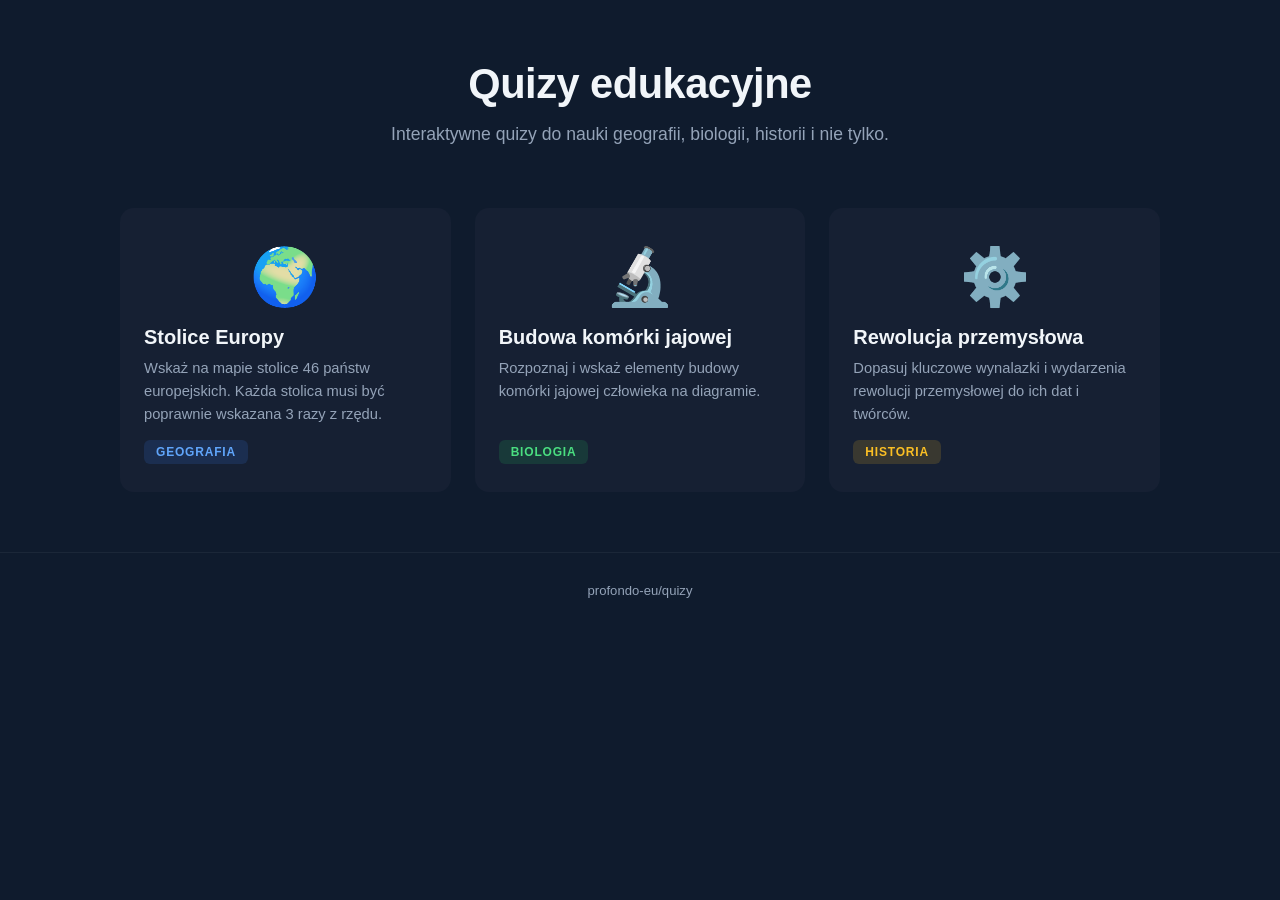
==== index.html @ e67776e2 "Initial commit: 3 interactive quizzes + landing page - Landing page with quiz cards - Geografia: Sto" ====
<!DOCTYPE html>
<html lang="pl">
<head>
    <meta charset="UTF-8">
    <meta name="viewport" content="width=device-width, initial-scale=1.0">
    <title>Quizy edukacyjne</title>
    <style>
        :root {
            --bg: #0f1b2d;
            --card: #162033;
            --card-hover: #1d2d4a;
            --text: #f1f5f9;
            --muted: #94a3b8;
            --accent: #3b82f6;
        }
        * { margin: 0; padding: 0; box-sizing: border-box; }
        body {
            font-family: -apple-system, BlinkMacSystemFont, 'Segoe UI', Roboto, sans-serif;
            background: var(--bg);
            color: var(--text);
            min-height: 100vh;
        }
        header {
            text-align: center;
            padding: 60px 20px 40px;
        }
        header h1 {
            font-size: 2.6rem;
            font-weight: 800;
            letter-spacing: -0.5px;
            margin-bottom: 12px;
        }
        header p {
            color: var(--muted);
            font-size: 1.1rem;
            max-width: 500px;
            margin: 0 auto;
            line-height: 1.6;
        }
        .grid {
            display: grid;
            grid-template-columns: repeat(auto-fill, minmax(300px, 1fr));
            gap: 24px;
            max-width: 1100px;
            margin: 0 auto;
            padding: 20px 30px 60px;
        }
        .card {
            background: var(--card);
            border-radius: 14px;
            overflow: hidden;
            transition: transform 0.18s, box-shadow 0.18s;
            text-decoration: none;
            color: var(--text);
            display: flex;
            flex-direction: column;
        }
        .card:hover {
            transform: translateY(-4px);
            box-shadow: 0 12px 32px rgba(0,0,0,0.4);
            background: var(--card-hover);
        }
        .card-icon {
            font-size: 3.5rem;
            padding: 36px 24px 16px;
            text-align: center;
        }
        .card-body {
            padding: 0 24px 28px;
            flex: 1;
            display: flex;
            flex-direction: column;
        }
        .card-body h2 {
            font-size: 1.25rem;
            font-weight: 700;
            margin-bottom: 8px;
        }
        .card-body p {
            color: var(--muted);
            font-size: 0.92rem;
            line-height: 1.55;
            flex: 1;
        }
        .card-tag {
            display: inline-block;
            margin-top: 14px;
            padding: 5px 12px;
            border-radius: 6px;
            font-size: 0.75rem;
            font-weight: 700;
            text-transform: uppercase;
            letter-spacing: 0.8px;
            align-self: flex-start;
        }
        .tag-geo { background: rgba(59,130,246,0.15); color: #60a5fa; }
        .tag-bio { background: rgba(34,197,94,0.15); color: #4ade80; }
        .tag-hist { background: rgba(251,191,36,0.15); color: #fbbf24; }
        footer {
            text-align: center;
            padding: 30px;
            color: var(--muted);
            font-size: 0.82rem;
            border-top: 1px solid rgba(255,255,255,0.05);
        }
    </style>
</head>
<body>
    <header>
        <h1>Quizy edukacyjne</h1>
        <p>Interaktywne quizy do nauki geografii, biologii, historii i nie tylko.</p>
    </header>
    <div class="grid">
        <a class="card" href="geografia/stolice-europy/">
            <div class="card-icon">🌍</div>
            <div class="card-body">
                <h2>Stolice Europy</h2>
                <p>Wskaż na mapie stolice 46 państw europejskich. Każda stolica musi być poprawnie wskazana 3 razy z rzędu.</p>
                <span class="card-tag tag-geo">Geografia</span>
            </div>
        </a>
        <a class="card" href="biologia/budowa-komorki-jajowej/">
            <div class="card-icon">🔬</div>
            <div class="card-body">
                <h2>Budowa komórki jajowej</h2>
                <p>Rozpoznaj i wskaż elementy budowy komórki jajowej człowieka na diagramie.</p>
                <span class="card-tag tag-bio">Biologia</span>
            </div>
        </a>
        <a class="card" href="historia/rewolucja-przemyslowa/">
            <div class="card-icon">⚙️</div>
            <div class="card-body">
                <h2>Rewolucja przemysłowa</h2>
                <p>Dopasuj kluczowe wynalazki i wydarzenia rewolucji przemysłowej do ich dat i twórców.</p>
                <span class="card-tag tag-hist">Historia</span>
            </div>
        </a>
    </div>
    <footer>profondo-eu/quizy</footer>
</body>
</html>
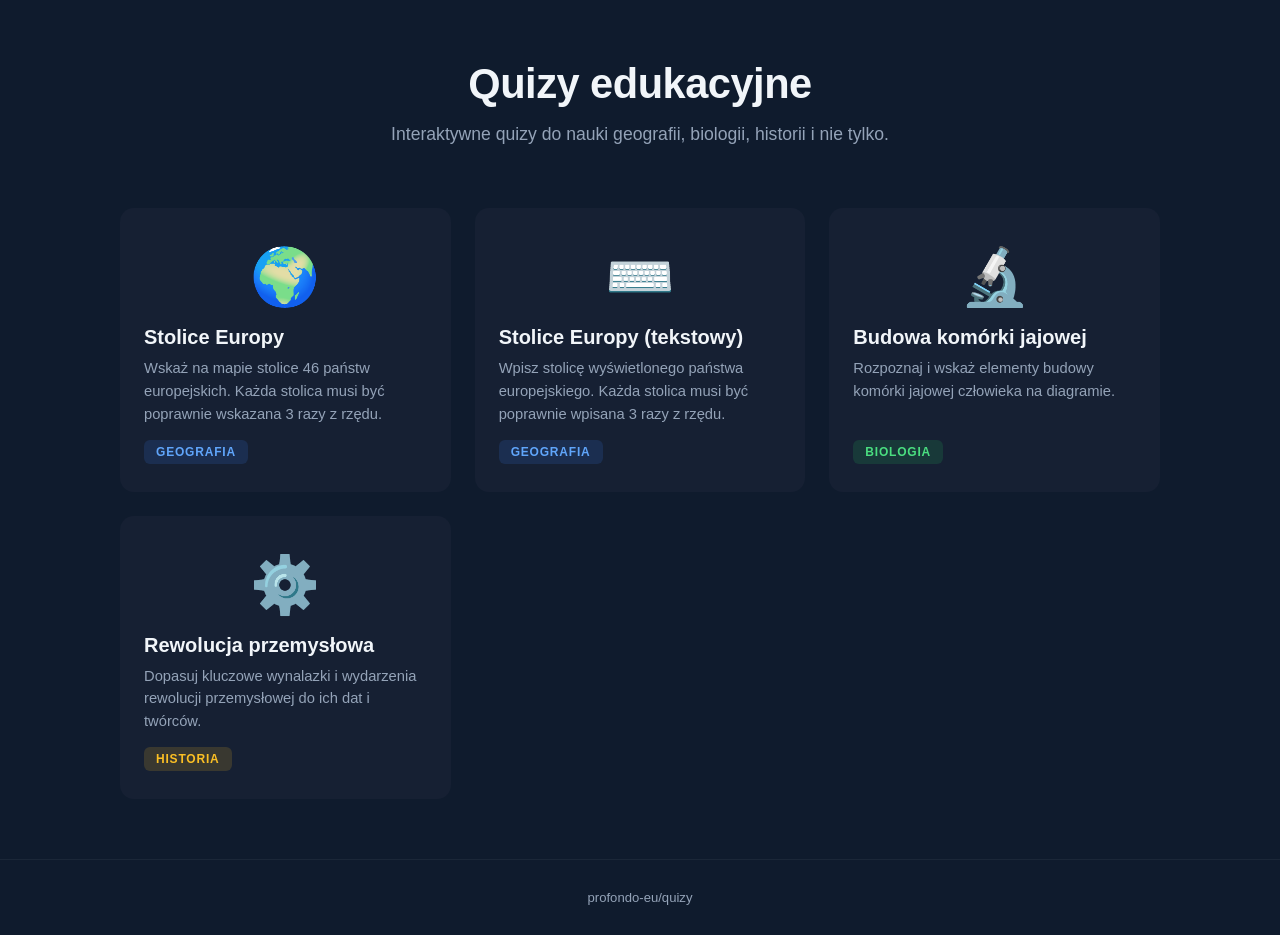
==== commit 2428b446: "Add text-based European capitals quiz New quiz at geografia/stolice-europy-tekstowy/ — same 46 capit" ====
--- a/index.html
+++ b/index.html
@@ -119,6 +119,14 @@
                 <span class="card-tag tag-geo">Geografia</span>
             </div>
         </a>
+        <a class="card" href="geografia/stolice-europy-tekstowy/">
+            <div class="card-icon">⌨️</div>
+            <div class="card-body">
+                <h2>Stolice Europy (tekstowy)</h2>
+                <p>Wpisz stolicę wyświetlonego państwa europejskiego. Każda stolica musi być poprawnie wpisana 3 razy z rzędu.</p>
+                <span class="card-tag tag-geo">Geografia</span>
+            </div>
+        </a>
         <a class="card" href="biologia/budowa-komorki-jajowej/">
             <div class="card-icon">🔬</div>
             <div class="card-body">
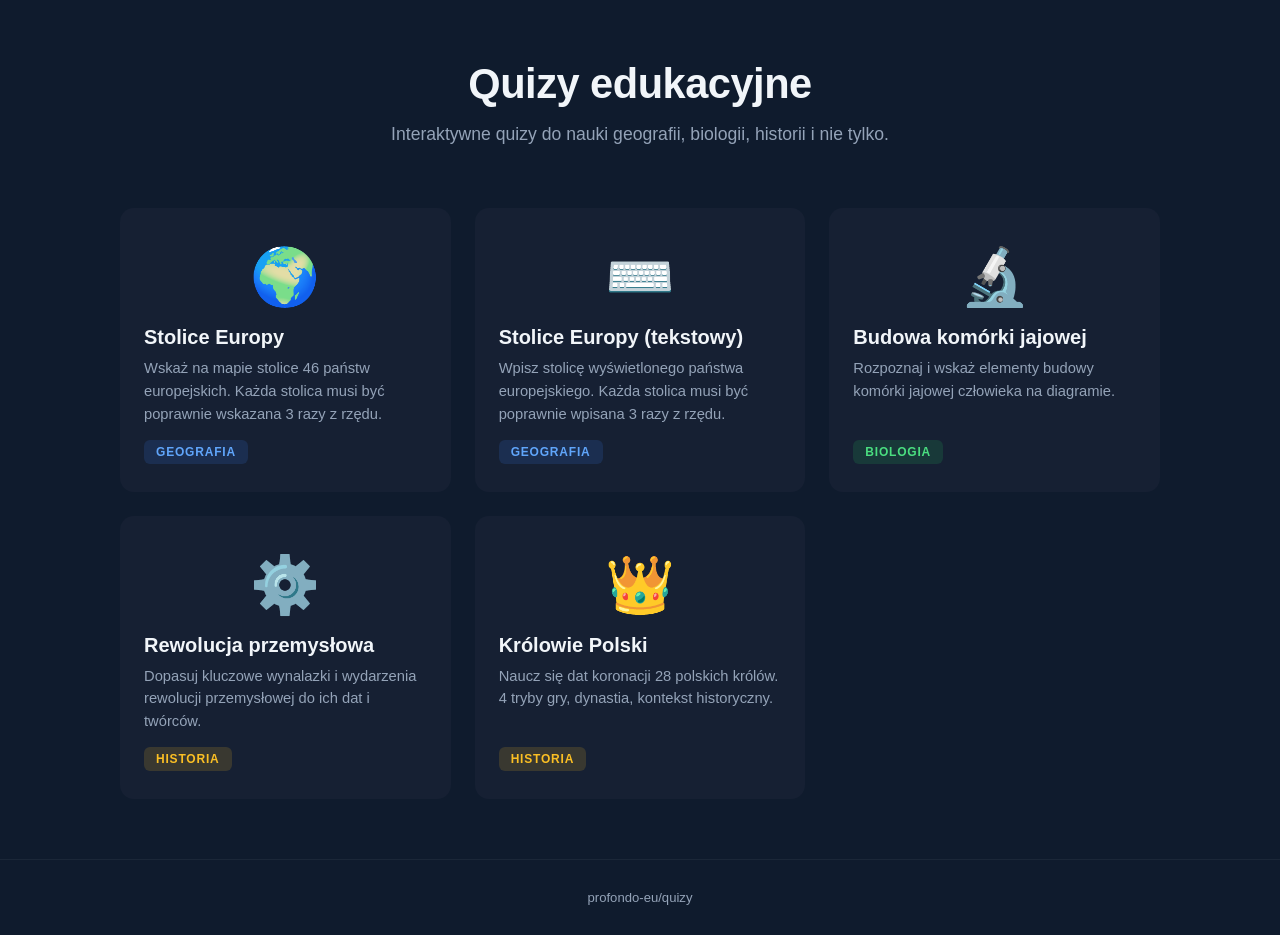
==== commit b83d97bf: "Implement Kings Quiz: Faza 1-5 — full interactive quiz Complete quiz implementation at historia/krol" ====
--- a/index.html
+++ b/index.html
@@ -143,6 +143,14 @@
                 <span class="card-tag tag-hist">Historia</span>
             </div>
         </a>
+        <a class="card" href="historia/krolowie-polski/">
+            <div class="card-icon">👑</div>
+            <div class="card-body">
+                <h2>Królowie Polski</h2>
+                <p>Naucz się dat koronacji 28 polskich królów. 4 tryby gry, dynastia, kontekst historyczny.</p>
+                <span class="card-tag tag-hist">Historia</span>
+            </div>
+        </a>
     </div>
     <footer>profondo-eu/quizy</footer>
 </body>
